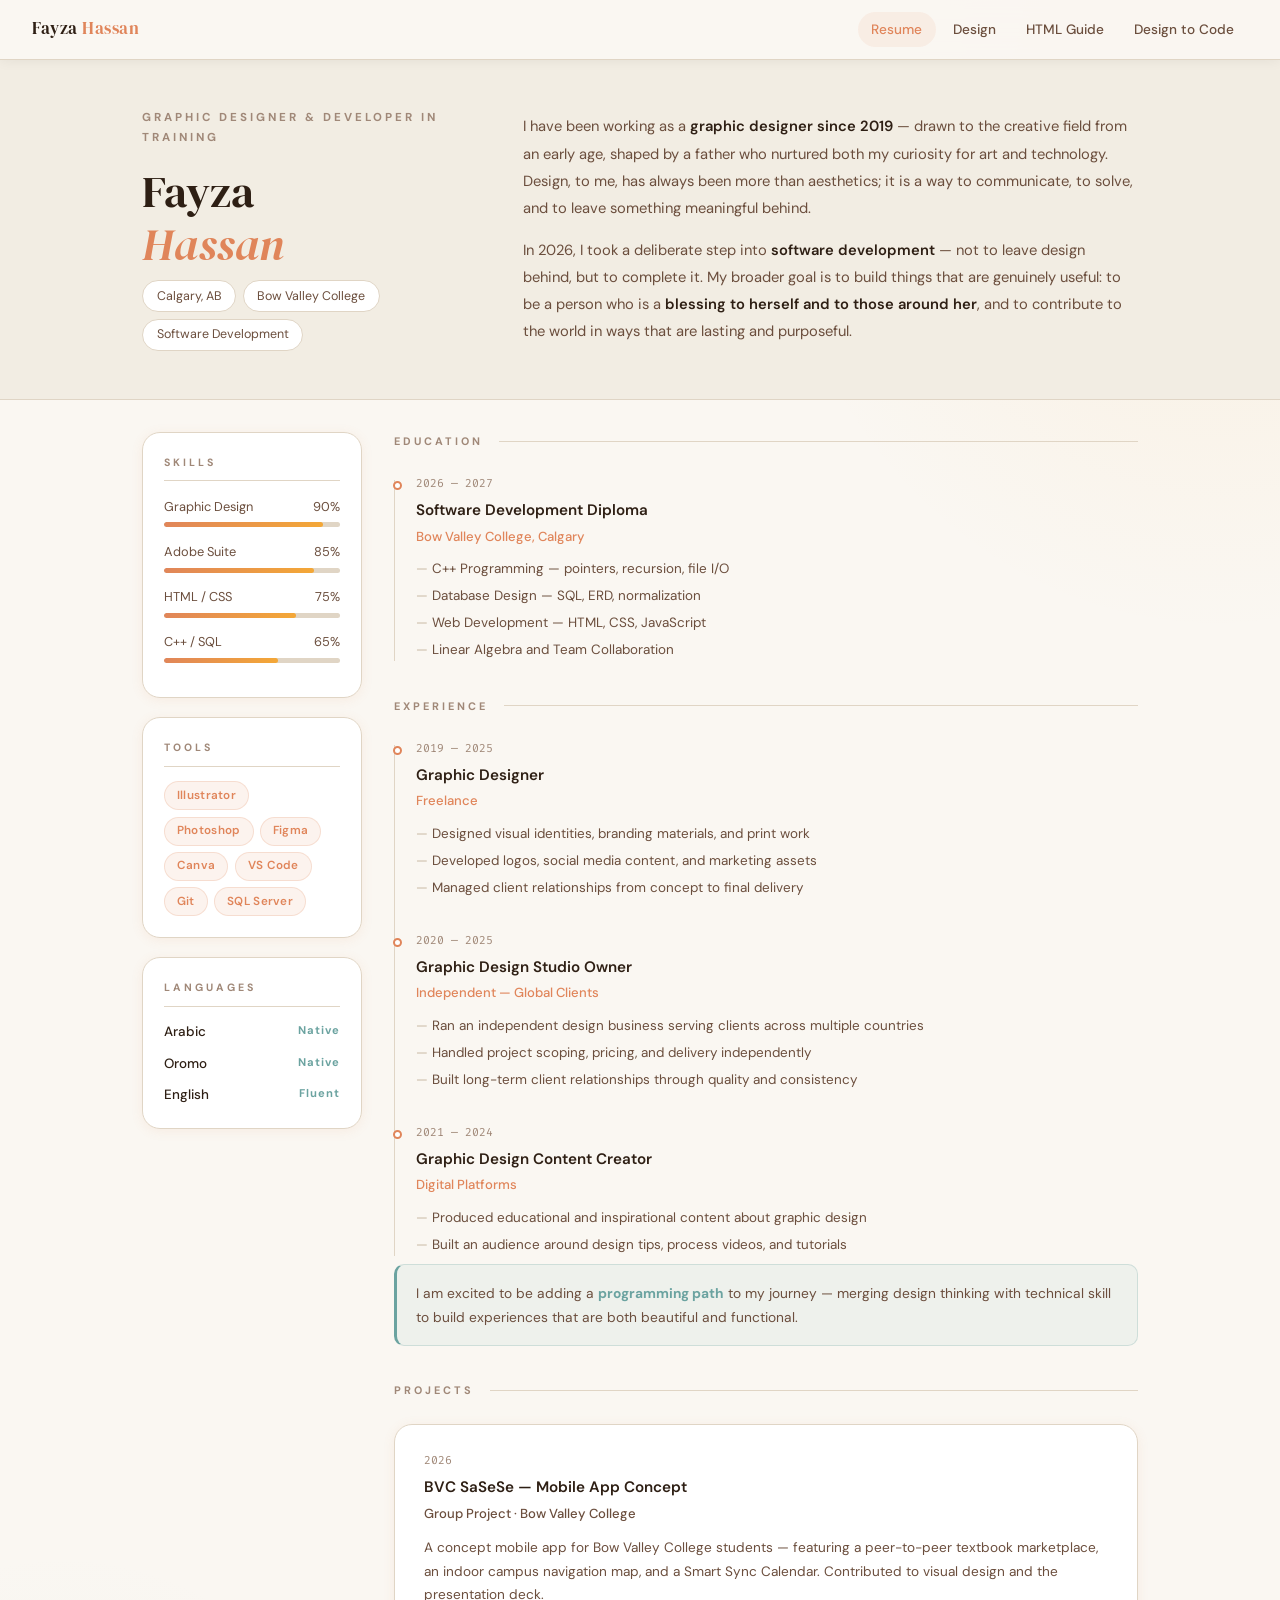
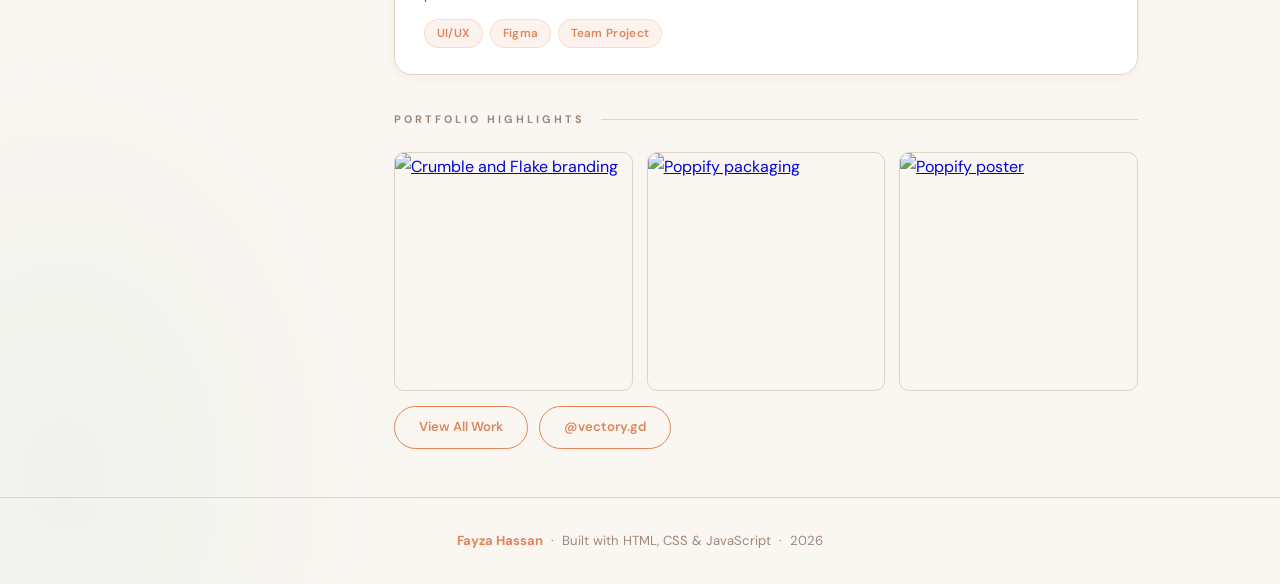
==== index.html @ 0b6186f3 "Add files via upload" ====
<!DOCTYPE html>
<html lang="en">
<head>
  <meta charset="UTF-8" />
  <meta name="viewport" content="width=device-width, initial-scale=1.0" />
  <title>Fayza Hassan — Resume</title>
  <link rel="stylesheet" href="style.css" />
  <style>

    /* ---- About strip ---- */
    .about-strip { background: var(--surface); border-bottom: 1px solid var(--border); }
    .about-inner {
      max-width: 1060px; margin: 0 auto;
      padding: 3rem 2rem;
      display: grid; grid-template-columns: 1fr 1.8fr;
      gap: 2.5rem; align-items: center;
    }
    .about-identity h1 {
      font-family: var(--font-display);
      font-size: clamp(1.9rem, 4vw, 2.8rem);
      font-weight: 400; line-height: 1.2;
      color: var(--text-main); margin-bottom: 0.5rem;
    }
    .about-identity h1 em { font-style: italic; color: var(--terracotta); }
    .role-line {
      font-size: 0.72rem; font-weight: 700; letter-spacing: 3px;
      text-transform: uppercase; color: var(--text-muted); margin-bottom: 1.1rem;
    }
    .contact-chips { display: flex; flex-wrap: wrap; gap: 0.4rem; }
    .chip {
      font-size: 0.78rem; color: var(--text-sub);
      background: var(--white); border: 1px solid var(--border);
      border-radius: 50px; padding: 0.28rem 0.85rem;
    }
    .about-text p { font-size: 0.92rem; color: var(--text-sub); line-height: 1.85; }
    .about-text p + p { margin-top: 0.9rem; }
    .about-text strong { color: var(--text-main); font-weight: 600; }

    /* ---- Resume layout ---- */
    .resume-layout { display: grid; grid-template-columns: 220px 1fr; gap: 2rem; align-items: start; }
    .sidebar { position: sticky; top: 80px; display: flex; flex-direction: column; gap: 1.2rem; }
    .sidebar-block {
      background: var(--white); border: 1px solid var(--border);
      border-radius: var(--radius-lg); padding: 1.3rem;
      box-shadow: var(--shadow-sm);
    }
    .sidebar-block h3 {
      font-size: 0.66rem; font-weight: 700; letter-spacing: 3px;
      text-transform: uppercase; color: var(--text-muted);
      margin-bottom: 0.9rem; padding-bottom: 0.55rem;
      border-bottom: 1px solid var(--border);
    }
    .skills-wrap { display: flex; flex-wrap: wrap; gap: 0.4rem; }
    .lang-list { list-style: none; display: flex; flex-direction: column; gap: 0.55rem; }
    .lang-list li { display: flex; justify-content: space-between; font-size: 0.84rem; }
    .lang-name { color: var(--text-main); font-weight: 500; }
    .lang-level { font-size: 0.7rem; font-weight: 700; letter-spacing: 1px; color: var(--teal); }

    /* ---- Skill bars ---- */
    .skill-bar-wrap { margin-bottom: 0.85rem; }
    .skill-bar-label { display: flex; justify-content: space-between; font-size: 0.8rem; margin-bottom: 0.3rem; color: var(--text-sub); }
    .skill-bar-track { height: 5px; background: var(--border); border-radius: 5px; overflow: hidden; }
    .skill-bar-fill { height: 100%; border-radius: 5px; background: var(--grad-accent); width: 0; transition: width 1.1s cubic-bezier(0.4,0,0.2,1); }

    /* ---- Timeline ---- */
    .timeline { position: relative; padding-left: 1.4rem; }
    .timeline::before { content: ''; position: absolute; left: 0; top: 6px; bottom: 0; width: 1px; background: var(--border); }
    .timeline-item { position: relative; padding-bottom: 2rem; }
    .timeline-item:last-child { padding-bottom: 0; }
    .timeline-item::before {
      content: ''; position: absolute; left: -1.48rem; top: 7px;
      width: 9px; height: 9px; border-radius: 50%;
      background: var(--white); border: 2px solid var(--terracotta);
    }
    .t-date { font-family: var(--font-code); font-size: 0.72rem; color: var(--text-muted); margin-bottom: 0.25rem; }
    .t-title { font-size: 0.95rem; font-weight: 600; color: var(--text-main); margin-bottom: 0.12rem; }
    .t-org { font-size: 0.82rem; color: var(--terracotta); margin-bottom: 0.55rem; font-weight: 500; }
    .t-desc { font-size: 0.84rem; color: var(--text-sub); line-height: 1.75; }
    .t-desc ul { list-style: none; margin-top: 0.35rem; display: flex; flex-direction: column; gap: 0.22rem; }
    .t-desc ul li::before { content: '— '; color: var(--border-dark); }

    /* ---- Passion note ---- */
    .passion-note {
      background: rgba(157,196,192,0.12); border: 1px solid rgba(107,163,160,0.25);
      border-left: 3px solid var(--teal); border-radius: var(--radius);
      padding: 1rem 1.2rem; font-size: 0.86rem; color: var(--text-sub);
      line-height: 1.75; margin-top: 0.5rem;
    }
    .passion-note strong { color: var(--teal); }

    /* ---- Portfolio grid ---- */
    .portfolio-grid { display: grid; grid-template-columns: repeat(3, 1fr); gap: 0.85rem; margin-bottom: 0.9rem; }
    .port-img { border-radius: var(--radius); overflow: hidden; border: 1px solid var(--border); transition: var(--transition); display: block; }
    .port-img:hover { transform: translateY(-3px); box-shadow: var(--shadow-md); }
    .port-img img { width: 100%; aspect-ratio: 1/1; object-fit: cover; display: block; }

    /* ---- Responsive ---- */
    @media (max-width: 768px) {
      .about-inner { grid-template-columns: 1fr; padding: 2rem 1.2rem; gap: 1.5rem; }
      .resume-layout { grid-template-columns: 1fr; }
      .sidebar { position: static; }
      .portfolio-grid { grid-template-columns: repeat(3, 1fr); }
    }
    @media (max-width: 400px) {
      .portfolio-grid { grid-template-columns: repeat(3, 1fr); gap: 0.5rem; }
    }
  </style>
</head>
<body>

  <nav>
    <a class="nav-logo" href="index.html">Fayza <span>Hassan</span></a>
    <button class="hamburger" aria-label="Open menu">
      <span></span><span></span><span></span>
    </button>
    <ul class="nav-links">
      <li><a href="index.html">Resume</a></li>
      <li><a href="hobby.html">Design</a></li>
      <li><a href="html-cheatsheet.html">HTML Guide</a></li>
      <li><a href="design-to-code.html">Design to Code</a></li>
    </ul>
  </nav>

  <div class="page-wrapper">

    <!-- About -->
    <div class="about-strip">
      <div class="about-inner">
        <div class="about-identity animate-in">
          <p class="role-line">Graphic Designer &amp; Developer in Training</p>
          <h1>Fayza<br><em>Hassan</em></h1>
          <div class="contact-chips">
            <span class="chip">Calgary, AB</span>
            <span class="chip">Bow Valley College</span>
            <span class="chip">Software Development</span>
          </div>
        </div>
        <div class="about-text animate-in">
          <p>I have been working as a <strong>graphic designer since 2019</strong> — drawn to the creative field from an early age, shaped by a father who nurtured both my curiosity for art and technology. Design, to me, has always been more than aesthetics; it is a way to communicate, to solve, and to leave something meaningful behind.</p>
          <p>In 2026, I took a deliberate step into <strong>software development</strong> — not to leave design behind, but to complete it. My broader goal is to build things that are genuinely useful: to be a person who is a <strong>blessing to herself and to those around her</strong>, and to contribute to the world in ways that are lasting and purposeful.</p>
        </div>
      </div>
    </div>

    <!-- Resume -->
    <section>
      <div class="resume-layout">

        <!-- Sidebar -->
        <aside class="sidebar">
          <div class="sidebar-block animate-in" id="skill-bars">
            <h3>Skills</h3>
            <div class="skill-bar-wrap">
              <div class="skill-bar-label"><span>Graphic Design</span><span>90%</span></div>
              <div class="skill-bar-track"><div class="skill-bar-fill" data-width="90"></div></div>
            </div>
            <div class="skill-bar-wrap">
              <div class="skill-bar-label"><span>Adobe Suite</span><span>85%</span></div>
              <div class="skill-bar-track"><div class="skill-bar-fill" data-width="85"></div></div>
            </div>
            <div class="skill-bar-wrap">
              <div class="skill-bar-label"><span>HTML / CSS</span><span>75%</span></div>
              <div class="skill-bar-track"><div class="skill-bar-fill" data-width="75"></div></div>
            </div>
            <div class="skill-bar-wrap">
              <div class="skill-bar-label"><span>C++ / SQL</span><span>65%</span></div>
              <div class="skill-bar-track"><div class="skill-bar-fill" data-width="65"></div></div>
            </div>
          </div>

          <div class="sidebar-block animate-in">
            <h3>Tools</h3>
            <div class="skills-wrap">
              <span class="tag">Illustrator</span><span class="tag">Photoshop</span>
              <span class="tag">Figma</span><span class="tag">Canva</span>
              <span class="tag">VS Code</span><span class="tag">Git</span>
              <span class="tag">SQL Server</span>
            </div>
          </div>

          <div class="sidebar-block animate-in">
            <h3>Languages</h3>
            <ul class="lang-list">
              <li><span class="lang-name">Arabic</span><span class="lang-level">Native</span></li>
              <li><span class="lang-name">Oromo</span><span class="lang-level">Native</span></li>
              <li><span class="lang-name">English</span><span class="lang-level">Fluent</span></li>
            </ul>
          </div>
        </aside>

        <!-- Main -->
        <main>
          <div class="section-label">Education</div>
          <div class="timeline">
            <div class="timeline-item animate-in">
              <div class="t-date">2026 — 2027</div>
              <div class="t-title">Software Development Diploma</div>
              <div class="t-org">Bow Valley College, Calgary</div>
              <div class="t-desc"><ul>
                <li>C++ Programming — pointers, recursion, file I/O</li>
                <li>Database Design — SQL, ERD, normalization</li>
                <li>Web Development — HTML, CSS, JavaScript</li>
                <li>Linear Algebra and Team Collaboration</li>
              </ul></div>
            </div>
          </div>

          <div class="section-label" style="margin-top:2.2rem;">Experience</div>
          <div class="timeline">
            <div class="timeline-item animate-in">
              <div class="t-date">2019 — 2025</div>
              <div class="t-title">Graphic Designer</div>
              <div class="t-org">Freelance</div>
              <div class="t-desc"><ul>
                <li>Designed visual identities, branding materials, and print work</li>
                <li>Developed logos, social media content, and marketing assets</li>
                <li>Managed client relationships from concept to final delivery</li>
              </ul></div>
            </div>
            <div class="timeline-item animate-in">
              <div class="t-date">2020 — 2025</div>
              <div class="t-title">Graphic Design Studio Owner</div>
              <div class="t-org">Independent — Global Clients</div>
              <div class="t-desc"><ul>
                <li>Ran an independent design business serving clients across multiple countries</li>
                <li>Handled project scoping, pricing, and delivery independently</li>
                <li>Built long-term client relationships through quality and consistency</li>
              </ul></div>
            </div>
            <div class="timeline-item animate-in">
              <div class="t-date">2021 — 2024</div>
              <div class="t-title">Graphic Design Content Creator</div>
              <div class="t-org">Digital Platforms</div>
              <div class="t-desc"><ul>
                <li>Produced educational and inspirational content about graphic design</li>
                <li>Built an audience around design tips, process videos, and tutorials</li>
              </ul></div>
            </div>
          </div>

          <div class="passion-note animate-in">
            I am excited to be adding a <strong>programming path</strong> to my journey — merging design thinking with technical skill to build experiences that are both beautiful and functional.
          </div>

          <div class="section-label" style="margin-top:2.2rem;">Projects</div>
          <div class="card animate-in">
            <div class="t-date">2026</div>
            <div class="t-title" style="margin-top:0.3rem;">BVC SaSeSe — Mobile App Concept</div>
            <div class="t-org" style="margin-top:0.15rem; font-size:0.82rem; color:var(--text-sub);">Group Project · Bow Valley College</div>
            <p style="font-size:0.85rem; color:var(--text-sub); line-height:1.75; margin-top:0.65rem;">A concept mobile app for Bow Valley College students — featuring a peer-to-peer textbook marketplace, an indoor campus navigation map, and a Smart Sync Calendar. Contributed to visual design and the presentation deck.</p>
            <div style="margin-top:0.75rem; display:flex; gap:0.4rem; flex-wrap:wrap;">
              <span class="tag">UI/UX</span><span class="tag">Figma</span><span class="tag">Team Project</span>
            </div>
          </div>

          <div class="section-label" style="margin-top:2.2rem;">Portfolio Highlights</div>
          <div class="portfolio-grid">
            <a href="hobby.html" class="port-img"><img src="images/work1.jpg" alt="Crumble and Flake branding" loading="lazy"></a>
            <a href="hobby.html" class="port-img"><img src="images/work4.jpg" alt="Poppify packaging" loading="lazy"></a>
            <a href="hobby.html" class="port-img"><img src="images/work7.jpg" alt="Poppify poster" loading="lazy"></a>
          </div>
          <div style="display:flex; gap:0.7rem; flex-wrap:wrap;">
            <a href="hobby.html" class="btn btn-outline" style="font-size:0.82rem;">View All Work</a>
            <a href="https://www.instagram.com/vectory.gd/" target="_blank" rel="noopener noreferrer" class="btn btn-outline" style="font-size:0.82rem;">@vectory.gd</a>
          </div>
        </main>
      </div>
    </section>
  </div>

  <footer><strong>Fayza Hassan</strong> &nbsp;·&nbsp; Built with HTML, CSS &amp; JavaScript &nbsp;·&nbsp; 2026</footer>
  <script src="script.js"></script>
</body>
</html>
---- style.css ----
/* ============================================================
   Portfolio — Fayza Hassan
   Palette: Warm Beach
   #F5F0E8 (cream bg) | #E8A87C (terracotta) | #F4A836 (amber)
   #9DC4C0 (mint) | #6BA3A0 (teal) | #3D2B1F (dark text)
   Font: DM Sans + DM Serif Display
   ============================================================ */

@import url('https://fonts.googleapis.com/css2?family=DM+Sans:ital,opsz,wght@0,9..40,300;0,9..40,400;0,9..40,500;0,9..40,600;0,9..40,700;1,9..40,300&family=DM+Serif+Display:ital@0;1&family=Fira+Code:wght@400;500&display=swap');

/* ---------- Variables ---------- */
:root {
  --bg:          #FAF7F2;       /* warm cream */
  --surface:     #F2EDE3;       /* slightly darker cream */
  --white:       #FFFFFF;

  --terracotta:  #E0855A;       /* main accent — warm orange */
  --amber:       #F4A836;       /* secondary accent — golden */
  --mint:        #9DC4C0;       /* cool complement — soft mint */
  --teal:        #6BA3A0;       /* deeper mint for text/borders */

  --text-main:   #2E1F14;       /* dark warm brown */
  --text-sub:    #6B4E3D;       /* medium warm brown */
  --text-muted:  #A08878;       /* muted warm */

  --border:      #E0D5C5;       /* warm gray border */
  --border-dark: #C8B8A2;

  --grad-accent: linear-gradient(135deg, #E0855A 0%, #F4A836 100%);
  --grad-line:   linear-gradient(90deg, #E0855A, #F4A836, #9DC4C0);
  --grad-mint:   linear-gradient(135deg, #9DC4C0 0%, #6BA3A0 100%);

  --font-body:    'DM Sans', sans-serif;
  --font-display: 'DM Serif Display', serif;
  --font-code:    'Fira Code', monospace;

  --radius:    10px;
  --radius-lg: 18px;
  --shadow-sm: 0 2px 12px rgba(224,133,90,0.10);
  --shadow-md: 0 6px 28px rgba(224,133,90,0.16);
  --shadow-lg: 0 12px 48px rgba(224,133,90,0.20);
  --transition: all 0.3s cubic-bezier(0.4, 0, 0.2, 1);
}

/* ---------- Reset ---------- */
*, *::before, *::after { margin: 0; padding: 0; box-sizing: border-box; }
html { scroll-behavior: smooth; -webkit-text-size-adjust: 100%; }

body {
  font-family: var(--font-body);
  background: var(--bg);
  color: var(--text-main);
  line-height: 1.7;
  overflow-x: hidden;
  /* subtle warm glow top right */
  background-image:
    radial-gradient(ellipse 60% 40% at 95% 5%, rgba(244,168,54,0.10) 0%, transparent 60%),
    radial-gradient(ellipse 50% 40% at 5% 95%, rgba(157,196,192,0.10) 0%, transparent 60%);
}

/* ---------- Navigation ---------- */
nav {
  position: fixed;
  top: 0; width: 100%;
  z-index: 1000;
  height: 60px;
  display: flex;
  align-items: center;
  justify-content: space-between;
  padding: 0 2rem;
  background: rgba(250,247,242,0.92);
  backdrop-filter: blur(20px);
  -webkit-backdrop-filter: blur(20px);
  border-bottom: 1px solid var(--border);
  box-shadow: 0 1px 12px rgba(0,0,0,0.06);
}

.nav-logo {
  font-family: var(--font-display);
  font-size: 1.05rem;
  color: var(--text-main);
  text-decoration: none;
  letter-spacing: 0.5px;
}
.nav-logo span { color: var(--terracotta); }

.nav-links {
  list-style: none;
  display: flex;
  gap: 0.2rem;
}

.nav-links a {
  display: block;
  padding: 0.4rem 0.85rem;
  color: var(--text-sub);
  text-decoration: none;
  font-size: 0.85rem;
  font-weight: 500;
  border-radius: 50px;
  transition: var(--transition);
  white-space: nowrap;
}
.nav-links a:hover,
.nav-links a.active {
  color: var(--terracotta);
  background: rgba(224,133,90,0.09);
}

/* Hamburger */
.hamburger {
  display: none;
  flex-direction: column;
  gap: 5px;
  cursor: pointer;
  background: none;
  border: none;
  padding: 6px;
  -webkit-tap-highlight-color: transparent;
}
.hamburger span {
  display: block;
  width: 22px; height: 2px;
  background: var(--text-main);
  border-radius: 2px;
  transition: var(--transition);
}

/* ---------- Page Wrapper ---------- */
.page-wrapper {
  padding-top: 60px;
  position: relative;
  z-index: 1;
}

/* ---------- Page Hero ---------- */
.page-hero {
  padding: 3.5rem 2rem 2rem;
  max-width: 1060px;
  margin: 0 auto;
}

.eyebrow {
  font-size: 0.7rem;
  font-weight: 700;
  letter-spacing: 3px;
  text-transform: uppercase;
  color: var(--terracotta);
  margin-bottom: 0.6rem;
}

.page-hero h1 {
  font-family: var(--font-display);
  font-size: clamp(1.9rem, 5vw, 3rem);
  font-weight: 400;
  color: var(--text-main);
  line-height: 1.15;
  margin-bottom: 0.8rem;
}
.page-hero h1 em {
  font-style: italic;
  color: var(--terracotta);
}

.page-hero p {
  font-size: 0.95rem;
  color: var(--text-sub);
  max-width: 520px;
  line-height: 1.8;
}

.accent-line {
  width: 44px; height: 3px;
  background: var(--grad-line);
  border-radius: 3px;
  margin: 1rem 0 1.3rem;
}

/* ---------- Sections ---------- */
section {
  max-width: 1060px;
  margin: 0 auto;
  padding: 2rem 2rem 3rem;
}

.section-label {
  font-size: 0.68rem;
  font-weight: 700;
  letter-spacing: 3px;
  text-transform: uppercase;
  color: var(--text-muted);
  margin-bottom: 1.5rem;
  display: flex;
  align-items: center;
  gap: 1rem;
}
.section-label::after {
  content: '';
  flex: 1;
  height: 1px;
  background: var(--border);
}

/* ---------- Cards ---------- */
.card {
  background: var(--white);
  border: 1px solid var(--border);
  border-radius: var(--radius-lg);
  padding: 1.6rem 1.8rem;
  transition: var(--transition);
  box-shadow: var(--shadow-sm);
}
.card:hover {
  box-shadow: var(--shadow-md);
  border-color: rgba(224,133,90,0.25);
  transform: translateY(-3px);
}

/* ---------- Tags ---------- */
.tag {
  display: inline-block;
  padding: 0.22rem 0.75rem;
  border-radius: 50px;
  font-size: 0.73rem;
  font-weight: 600;
  letter-spacing: 0.3px;
  background: rgba(224,133,90,0.1);
  color: var(--terracotta);
  border: 1px solid rgba(224,133,90,0.2);
}

/* ---------- Buttons ---------- */
.btn {
  display: inline-block;
  padding: 0.6rem 1.5rem;
  border-radius: 50px;
  font-family: var(--font-body);
  font-weight: 600;
  font-size: 0.85rem;
  text-decoration: none;
  cursor: pointer;
  transition: var(--transition);
  border: none;
  -webkit-tap-highlight-color: transparent;
}
.btn-primary {
  background: var(--terracotta);
  color: var(--white);
}
.btn-primary:hover {
  background: #CC6E45;
  box-shadow: var(--shadow-md);
  transform: translateY(-2px);
}
.btn-outline {
  background: transparent;
  color: var(--terracotta);
  border: 1.5px solid var(--terracotta);
}
.btn-outline:hover {
  background: rgba(224,133,90,0.08);
  transform: translateY(-2px);
}

/* ---------- Scroll reveal ---------- */
.animate-in {
  opacity: 0;
  transform: translateY(20px);
  transition: opacity 0.55s ease, transform 0.55s ease;
}
.animate-in.visible {
  opacity: 1;
  transform: translateY(0);
}

/* ---------- Footer ---------- */
footer {
  text-align: center;
  padding: 2rem;
  border-top: 1px solid var(--border);
  font-size: 0.82rem;
  color: var(--text-muted);
}
footer strong { color: var(--terracotta); }

/* ---------- Scrollbar ---------- */
::-webkit-scrollbar { width: 5px; }
::-webkit-scrollbar-track { background: var(--bg); }
::-webkit-scrollbar-thumb { background: var(--border-dark); border-radius: 3px; }
::-webkit-scrollbar-thumb:hover { background: var(--terracotta); }

/* ---------- Responsive — Tablet (768px) ---------- */
@media (max-width: 768px) {
  nav { padding: 0 1.2rem; }
  .hamburger { display: flex; }

  .nav-links {
    display: none;
    flex-direction: column;
    position: absolute;
    top: 60px; left: 0;
    width: 100%;
    background: rgba(250,247,242,0.98);
    border-bottom: 1px solid var(--border);
    padding: 0.8rem 1.2rem 1.2rem;
    gap: 0.15rem;
    box-shadow: 0 8px 24px rgba(0,0,0,0.08);
  }
  .nav-links.open { display: flex; }
  .nav-links a {
    border-radius: var(--radius);
    padding: 0.75rem 1rem;
    font-size: 0.95rem;
  }

  .page-hero { padding: 2.5rem 1.2rem 1.5rem; }
  section { padding: 1.5rem 1.2rem 2.5rem; }
}

/* ---------- Responsive — Mobile (480px) ---------- */
@media (max-width: 480px) {
  .page-hero { padding: 2rem 1rem 1.2rem; }
  section { padding: 1.2rem 1rem 2rem; }
  .page-hero h1 { font-size: clamp(1.7rem, 8vw, 2.2rem); }
}
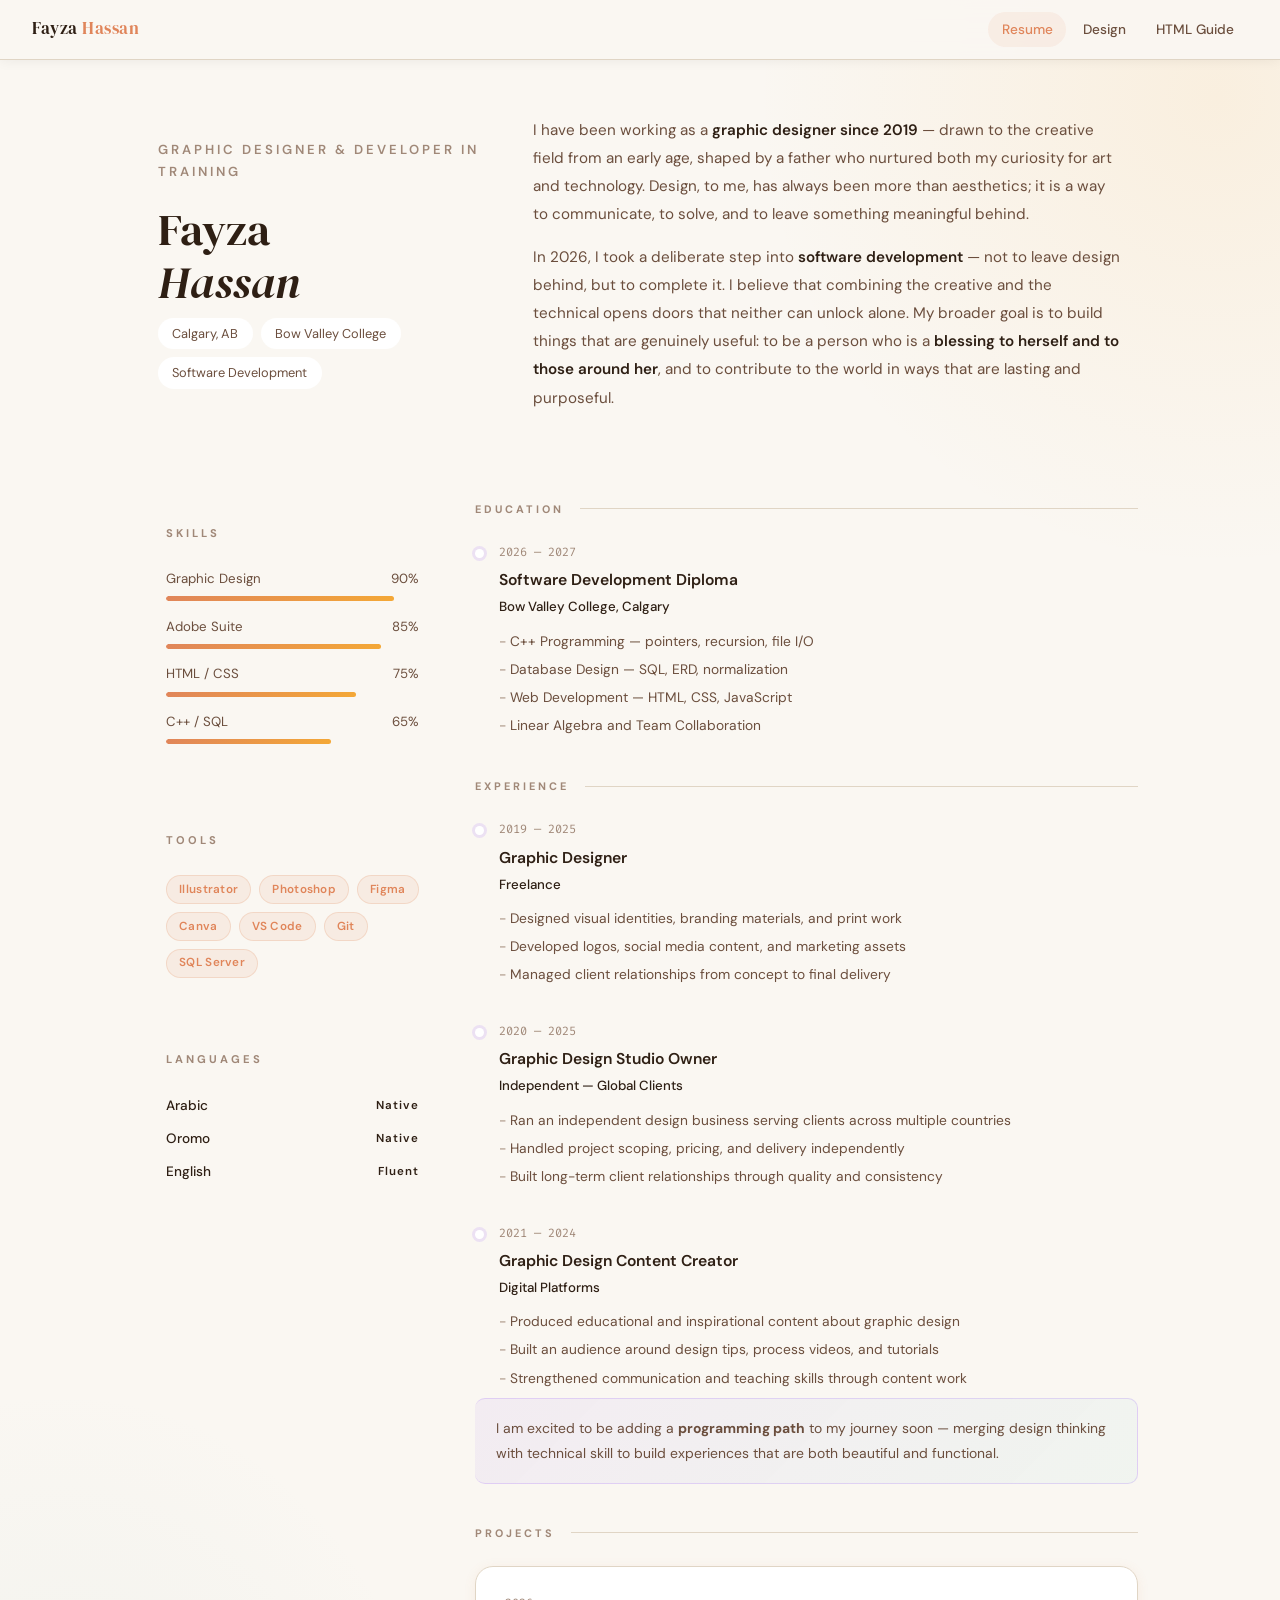
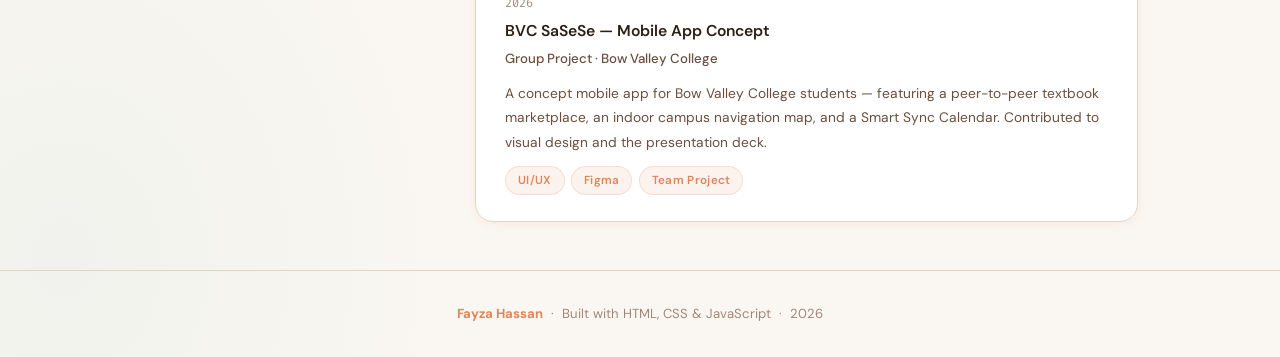
==== commit b826f487: "Add files via upload" ====
--- a/index.html
+++ b/index.html
@@ -7,127 +7,278 @@
   <link rel="stylesheet" href="style.css" />
   <style>
 
-    /* ---- About strip ---- */
-    .about-strip { background: var(--surface); border-bottom: 1px solid var(--border); }
+    /* ======= About Me strip at top ======= */
+    .about-strip {
+      background: var(--off-white);
+      border-bottom: 1px solid var(--mid-gray);
+    }
     .about-inner {
-      max-width: 1060px; margin: 0 auto;
-      padding: 3rem 2rem;
-      display: grid; grid-template-columns: 1fr 1.8fr;
-      gap: 2.5rem; align-items: center;
-    }
+      max-width: 1060px;
+      margin: 0 auto;
+      padding: 3.5rem 3rem;
+      display: grid;
+      grid-template-columns: 1fr 1.8fr;
+      gap: 3rem;
+      align-items: center;
+    }
+
+    /* Left: name + role block */
     .about-identity h1 {
       font-family: var(--font-display);
       font-size: clamp(1.9rem, 4vw, 2.8rem);
-      font-weight: 400; line-height: 1.2;
-      color: var(--text-main); margin-bottom: 0.5rem;
-    }
-    .about-identity h1 em { font-style: italic; color: var(--terracotta); }
-    .role-line {
-      font-size: 0.72rem; font-weight: 700; letter-spacing: 3px;
-      text-transform: uppercase; color: var(--text-muted); margin-bottom: 1.1rem;
-    }
-    .contact-chips { display: flex; flex-wrap: wrap; gap: 0.4rem; }
+      font-weight: 400;
+      line-height: 1.2;
+      color: var(--text-main);
+      margin-bottom: 0.5rem;
+    }
+    .about-identity h1 em {
+      font-style: italic;
+      color: var(--electric);
+    }
+    .about-identity .role-line {
+      font-size: 0.82rem;
+      font-weight: 600;
+      letter-spacing: 3px;
+      text-transform: uppercase;
+      color: var(--text-muted);
+      margin-bottom: 1.2rem;
+    }
+    .about-identity .contact-chips {
+      display: flex;
+      flex-wrap: wrap;
+      gap: 0.5rem;
+    }
     .chip {
-      font-size: 0.78rem; color: var(--text-sub);
-      background: var(--white); border: 1px solid var(--border);
-      border-radius: 50px; padding: 0.28rem 0.85rem;
-    }
-    .about-text p { font-size: 0.92rem; color: var(--text-sub); line-height: 1.85; }
-    .about-text p + p { margin-top: 0.9rem; }
-    .about-text strong { color: var(--text-main); font-weight: 600; }
-
-    /* ---- Resume layout ---- */
-    .resume-layout { display: grid; grid-template-columns: 220px 1fr; gap: 2rem; align-items: start; }
-    .sidebar { position: sticky; top: 80px; display: flex; flex-direction: column; gap: 1.2rem; }
+      font-size: 0.8rem;
+      color: var(--text-sub);
+      background: var(--white);
+      border: 1px solid var(--mid-gray);
+      border-radius: 50px;
+      padding: 0.3rem 0.9rem;
+    }
+
+    /* Right: about text */
+    .about-text p {
+      font-size: 0.95rem;
+      color: var(--text-sub);
+      line-height: 1.85;
+    }
+    .about-text p + p {
+      margin-top: 0.9rem;
+    }
+    .about-text strong {
+      color: var(--text-main);
+      font-weight: 600;
+    }
+
+    /* ======= Main resume layout ======= */
+    .resume-layout {
+      display: grid;
+      grid-template-columns: 1fr 2.2fr;
+      gap: 2rem;
+      align-items: start;
+    }
+
+    /* Left sidebar */
+    .sidebar {
+      position: sticky;
+      top: 84px;
+      display: flex;
+      flex-direction: column;
+      gap: 1.5rem;
+    }
+
     .sidebar-block {
-      background: var(--white); border: 1px solid var(--border);
-      border-radius: var(--radius-lg); padding: 1.3rem;
-      box-shadow: var(--shadow-sm);
-    }
+      background: var(--off-white);
+      border: 1px solid var(--mid-gray);
+      border-radius: var(--radius-lg);
+      padding: 1.5rem;
+    }
+
     .sidebar-block h3 {
-      font-size: 0.66rem; font-weight: 700; letter-spacing: 3px;
-      text-transform: uppercase; color: var(--text-muted);
-      margin-bottom: 0.9rem; padding-bottom: 0.55rem;
-      border-bottom: 1px solid var(--border);
-    }
-    .skills-wrap { display: flex; flex-wrap: wrap; gap: 0.4rem; }
-    .lang-list { list-style: none; display: flex; flex-direction: column; gap: 0.55rem; }
-    .lang-list li { display: flex; justify-content: space-between; font-size: 0.84rem; }
-    .lang-name { color: var(--text-main); font-weight: 500; }
-    .lang-level { font-size: 0.7rem; font-weight: 700; letter-spacing: 1px; color: var(--teal); }
-
-    /* ---- Skill bars ---- */
-    .skill-bar-wrap { margin-bottom: 0.85rem; }
-    .skill-bar-label { display: flex; justify-content: space-between; font-size: 0.8rem; margin-bottom: 0.3rem; color: var(--text-sub); }
-    .skill-bar-track { height: 5px; background: var(--border); border-radius: 5px; overflow: hidden; }
-    .skill-bar-fill { height: 100%; border-radius: 5px; background: var(--grad-accent); width: 0; transition: width 1.1s cubic-bezier(0.4,0,0.2,1); }
-
-    /* ---- Timeline ---- */
-    .timeline { position: relative; padding-left: 1.4rem; }
-    .timeline::before { content: ''; position: absolute; left: 0; top: 6px; bottom: 0; width: 1px; background: var(--border); }
-    .timeline-item { position: relative; padding-bottom: 2rem; }
+      font-size: 0.7rem;
+      font-weight: 700;
+      letter-spacing: 3px;
+      text-transform: uppercase;
+      color: var(--text-muted);
+      margin-bottom: 1rem;
+      padding-bottom: 0.6rem;
+      border-bottom: 1px solid var(--mid-gray);
+    }
+
+    /* Skills tags in sidebar */
+    .skills-wrap {
+      display: flex;
+      flex-wrap: wrap;
+      gap: 0.5rem;
+    }
+
+    /* Languages list */
+    .lang-list {
+      list-style: none;
+      display: flex;
+      flex-direction: column;
+      gap: 0.6rem;
+    }
+    .lang-list li {
+      display: flex;
+      justify-content: space-between;
+      align-items: center;
+      font-size: 0.85rem;
+    }
+    .lang-list .lang-name { color: var(--text-main); font-weight: 500; }
+    .lang-level {
+      font-size: 0.72rem;
+      font-weight: 600;
+      letter-spacing: 1px;
+      color: var(--electric);
+    }
+
+    /* ======= Timeline (right column) ======= */
+    .timeline {
+      position: relative;
+      padding-left: 1.5rem;
+    }
+    /* Vertical line */
+    .timeline::before {
+      content: '';
+      position: absolute;
+      left: 0;
+      top: 6px;
+      bottom: 0;
+      width: 1px;
+      background: var(--mid-gray);
+    }
+
+    .timeline-item {
+      position: relative;
+      padding-bottom: 2.2rem;
+    }
     .timeline-item:last-child { padding-bottom: 0; }
+
+    /* Dot on the line */
     .timeline-item::before {
-      content: ''; position: absolute; left: -1.48rem; top: 7px;
-      width: 9px; height: 9px; border-radius: 50%;
-      background: var(--white); border: 2px solid var(--terracotta);
-    }
-    .t-date { font-family: var(--font-code); font-size: 0.72rem; color: var(--text-muted); margin-bottom: 0.25rem; }
-    .t-title { font-size: 0.95rem; font-weight: 600; color: var(--text-main); margin-bottom: 0.12rem; }
-    .t-org { font-size: 0.82rem; color: var(--terracotta); margin-bottom: 0.55rem; font-weight: 500; }
-    .t-desc { font-size: 0.84rem; color: var(--text-sub); line-height: 1.75; }
-    .t-desc ul { list-style: none; margin-top: 0.35rem; display: flex; flex-direction: column; gap: 0.22rem; }
-    .t-desc ul li::before { content: '— '; color: var(--border-dark); }
-
-    /* ---- Passion note ---- */
+      content: '';
+      position: absolute;
+      left: -1.54rem;
+      top: 7px;
+      width: 9px;
+      height: 9px;
+      border-radius: 50%;
+      background: var(--white);
+      border: 2px solid var(--electric);
+      box-shadow: 0 0 0 3px rgba(114,38,255,0.1);
+    }
+
+    .t-date {
+      font-family: var(--font-code);
+      font-size: 0.75rem;
+      color: var(--text-muted);
+      margin-bottom: 0.3rem;
+    }
+    .t-title {
+      font-size: 0.98rem;
+      font-weight: 600;
+      color: var(--text-main);
+      margin-bottom: 0.15rem;
+    }
+    .t-org {
+      font-size: 0.83rem;
+      color: var(--electric);
+      margin-bottom: 0.6rem;
+      font-weight: 500;
+    }
+    .t-desc {
+      font-size: 0.86rem;
+      color: var(--text-sub);
+      line-height: 1.75;
+    }
+    .t-desc ul {
+      list-style: none;
+      margin-top: 0.4rem;
+      display: flex;
+      flex-direction: column;
+      gap: 0.25rem;
+    }
+    .t-desc ul li::before {
+      content: '- ';
+      color: var(--text-muted);
+    }
+
+    /* Passion note block */
     .passion-note {
-      background: rgba(157,196,192,0.12); border: 1px solid rgba(107,163,160,0.25);
-      border-left: 3px solid var(--teal); border-radius: var(--radius);
-      padding: 1rem 1.2rem; font-size: 0.86rem; color: var(--text-sub);
-      line-height: 1.75; margin-top: 0.5rem;
-    }
-    .passion-note strong { color: var(--teal); }
-
-    /* ---- Portfolio grid ---- */
-    .portfolio-grid { display: grid; grid-template-columns: repeat(3, 1fr); gap: 0.85rem; margin-bottom: 0.9rem; }
-    .port-img { border-radius: var(--radius); overflow: hidden; border: 1px solid var(--border); transition: var(--transition); display: block; }
-    .port-img:hover { transform: translateY(-3px); box-shadow: var(--shadow-md); }
-    .port-img img { width: 100%; aspect-ratio: 1/1; object-fit: cover; display: block; }
-
-    /* ---- Responsive ---- */
+      background: linear-gradient(135deg, rgba(114,38,255,0.05), rgba(11,188,184,0.04));
+      border: 1px solid rgba(114,38,255,0.15);
+      border-left: 3px solid var(--electric);
+      border-radius: var(--radius);
+      padding: 1.1rem 1.3rem;
+      font-size: 0.87rem;
+      color: var(--text-sub);
+      line-height: 1.75;
+      margin-top: 0.5rem;
+    }
+    .passion-note strong { color: var(--electric); }
+
+    /* ======= Skill bars ======= */
+    .skill-bar-wrap { margin-bottom: 0.9rem; }
+    .skill-bar-label {
+      display: flex;
+      justify-content: space-between;
+      font-size: 0.83rem;
+      margin-bottom: 0.35rem;
+      color: var(--text-sub);
+    }
+    .skill-bar-track {
+      height: 5px;
+      background: var(--mid-gray);
+      border-radius: 5px;
+      overflow: hidden;
+    }
+    .skill-bar-fill {
+      height: 100%;
+      border-radius: 5px;
+      background: var(--grad-accent);
+      width: 0;
+      transition: width 1.1s cubic-bezier(0.4,0,0.2,1);
+    }
+
+    /* ======= Responsive ======= */
     @media (max-width: 768px) {
-      .about-inner { grid-template-columns: 1fr; padding: 2rem 1.2rem; gap: 1.5rem; }
-      .resume-layout { grid-template-columns: 1fr; }
+      .about-inner {
+        grid-template-columns: 1fr;
+        padding: 2.5rem 1.5rem;
+        gap: 1.5rem;
+      }
+      .resume-layout {
+        grid-template-columns: 1fr;
+      }
       .sidebar { position: static; }
-      .portfolio-grid { grid-template-columns: repeat(3, 1fr); }
-    }
-    @media (max-width: 400px) {
-      .portfolio-grid { grid-template-columns: repeat(3, 1fr); gap: 0.5rem; }
     }
   </style>
 </head>
 <body>
 
+  <!-- Navigation -->
   <nav>
     <a class="nav-logo" href="index.html">Fayza <span>Hassan</span></a>
-    <button class="hamburger" aria-label="Open menu">
+    <button class="hamburger" aria-label="Menu">
       <span></span><span></span><span></span>
     </button>
     <ul class="nav-links">
       <li><a href="index.html">Resume</a></li>
       <li><a href="hobby.html">Design</a></li>
       <li><a href="html-cheatsheet.html">HTML Guide</a></li>
-      <li><a href="design-to-code.html">Design to Code</a></li>
     </ul>
   </nav>
 
   <div class="page-wrapper">
 
-    <!-- About -->
+    <!-- ===== About Me strip ===== -->
     <div class="about-strip">
       <div class="about-inner">
+
         <div class="about-identity animate-in">
-          <p class="role-line">Graphic Designer &amp; Developer in Training</p>
+          <p class="role-line">Graphic Designer & Developer in Training</p>
           <h1>Fayza<br><em>Hassan</em></h1>
           <div class="contact-chips">
             <span class="chip">Calgary, AB</span>
@@ -135,140 +286,214 @@
             <span class="chip">Software Development</span>
           </div>
         </div>
+
         <div class="about-text animate-in">
-          <p>I have been working as a <strong>graphic designer since 2019</strong> — drawn to the creative field from an early age, shaped by a father who nurtured both my curiosity for art and technology. Design, to me, has always been more than aesthetics; it is a way to communicate, to solve, and to leave something meaningful behind.</p>
-          <p>In 2026, I took a deliberate step into <strong>software development</strong> — not to leave design behind, but to complete it. My broader goal is to build things that are genuinely useful: to be a person who is a <strong>blessing to herself and to those around her</strong>, and to contribute to the world in ways that are lasting and purposeful.</p>
+          <p>
+            I have been working as a <strong>graphic designer since 2019</strong> — drawn to
+            the creative field from an early age, shaped by a father who nurtured both my curiosity
+            for art and technology. Design, to me, has always been more than aesthetics; it is
+            a way to communicate, to solve, and to leave something meaningful behind.
+          </p>
+          <p>
+            In 2026, I took a deliberate step into <strong>software development</strong> — not to
+            leave design behind, but to complete it. I believe that combining the creative and the
+            technical opens doors that neither can unlock alone. My broader goal is to build things
+            that are genuinely useful: to be a person who is a <strong>blessing to herself and to those
+            around her</strong>, and to contribute to the world in ways that are lasting and purposeful.
+          </p>
         </div>
+
       </div>
     </div>
 
-    <!-- Resume -->
+    <!-- ===== Main Resume ===== -->
     <section>
       <div class="resume-layout">
 
-        <!-- Sidebar -->
+        <!-- LEFT SIDEBAR -->
         <aside class="sidebar">
+
+          <!-- Technical Skills -->
           <div class="sidebar-block animate-in" id="skill-bars">
             <h3>Skills</h3>
+
             <div class="skill-bar-wrap">
-              <div class="skill-bar-label"><span>Graphic Design</span><span>90%</span></div>
-              <div class="skill-bar-track"><div class="skill-bar-fill" data-width="90"></div></div>
-            </div>
+              <div class="skill-bar-label">
+                <span>Graphic Design</span><span>90%</span>
+              </div>
+              <div class="skill-bar-track">
+                <div class="skill-bar-fill" data-width="90"></div>
+              </div>
+            </div>
+
             <div class="skill-bar-wrap">
-              <div class="skill-bar-label"><span>Adobe Suite</span><span>85%</span></div>
-              <div class="skill-bar-track"><div class="skill-bar-fill" data-width="85"></div></div>
-            </div>
+              <div class="skill-bar-label">
+                <span>Adobe Suite</span><span>85%</span>
+              </div>
+              <div class="skill-bar-track">
+                <div class="skill-bar-fill" data-width="85"></div>
+              </div>
+            </div>
+
             <div class="skill-bar-wrap">
-              <div class="skill-bar-label"><span>HTML / CSS</span><span>75%</span></div>
-              <div class="skill-bar-track"><div class="skill-bar-fill" data-width="75"></div></div>
-            </div>
+              <div class="skill-bar-label">
+                <span>HTML / CSS</span><span>75%</span>
+              </div>
+              <div class="skill-bar-track">
+                <div class="skill-bar-fill" data-width="75"></div>
+              </div>
+            </div>
+
             <div class="skill-bar-wrap">
-              <div class="skill-bar-label"><span>C++ / SQL</span><span>65%</span></div>
-              <div class="skill-bar-track"><div class="skill-bar-fill" data-width="65"></div></div>
-            </div>
-          </div>
-
+              <div class="skill-bar-label">
+                <span>C++ / SQL</span><span>65%</span>
+              </div>
+              <div class="skill-bar-track">
+                <div class="skill-bar-fill" data-width="65"></div>
+              </div>
+            </div>
+          </div>
+
+          <!-- Tools -->
           <div class="sidebar-block animate-in">
             <h3>Tools</h3>
             <div class="skills-wrap">
-              <span class="tag">Illustrator</span><span class="tag">Photoshop</span>
-              <span class="tag">Figma</span><span class="tag">Canva</span>
-              <span class="tag">VS Code</span><span class="tag">Git</span>
+              <span class="tag">Illustrator</span>
+              <span class="tag">Photoshop</span>
+              <span class="tag">Figma</span>
+              <span class="tag">Canva</span>
+              <span class="tag">VS Code</span>
+              <span class="tag">Git</span>
               <span class="tag">SQL Server</span>
             </div>
           </div>
 
+          <!-- Languages -->
           <div class="sidebar-block animate-in">
             <h3>Languages</h3>
             <ul class="lang-list">
-              <li><span class="lang-name">Arabic</span><span class="lang-level">Native</span></li>
-              <li><span class="lang-name">Oromo</span><span class="lang-level">Native</span></li>
-              <li><span class="lang-name">English</span><span class="lang-level">Fluent</span></li>
+              <li>
+                <span class="lang-name">Arabic</span>
+                <span class="lang-level">Native</span>
+              </li>
+              <li>
+                <span class="lang-name">Oromo</span>
+                <span class="lang-level">Native</span>
+              </li>
+              <li>
+                <span class="lang-name">English</span>
+                <span class="lang-level">Fluent</span>
+              </li>
             </ul>
           </div>
+
         </aside>
 
-        <!-- Main -->
+        <!-- RIGHT MAIN CONTENT -->
         <main>
+
+          <!-- Education -->
           <div class="section-label">Education</div>
+
           <div class="timeline">
             <div class="timeline-item animate-in">
               <div class="t-date">2026 — 2027</div>
               <div class="t-title">Software Development Diploma</div>
               <div class="t-org">Bow Valley College, Calgary</div>
-              <div class="t-desc"><ul>
-                <li>C++ Programming — pointers, recursion, file I/O</li>
-                <li>Database Design — SQL, ERD, normalization</li>
-                <li>Web Development — HTML, CSS, JavaScript</li>
-                <li>Linear Algebra and Team Collaboration</li>
-              </ul></div>
-            </div>
-          </div>
-
-          <div class="section-label" style="margin-top:2.2rem;">Experience</div>
+              <div class="t-desc">
+                <ul>
+                  <li>C++ Programming — pointers, recursion, file I/O</li>
+                  <li>Database Design — SQL, ERD, normalization</li>
+                  <li>Web Development — HTML, CSS, JavaScript</li>
+                  <li>Linear Algebra and Team Collaboration</li>
+                </ul>
+              </div>
+            </div>
+          </div>
+
+          <!-- Experience -->
+          <div class="section-label" style="margin-top:2.5rem;">Experience</div>
+
           <div class="timeline">
+
             <div class="timeline-item animate-in">
               <div class="t-date">2019 — 2025</div>
               <div class="t-title">Graphic Designer</div>
               <div class="t-org">Freelance</div>
-              <div class="t-desc"><ul>
-                <li>Designed visual identities, branding materials, and print work</li>
-                <li>Developed logos, social media content, and marketing assets</li>
-                <li>Managed client relationships from concept to final delivery</li>
-              </ul></div>
-            </div>
+              <div class="t-desc">
+                <ul>
+                  <li>Designed visual identities, branding materials, and print work</li>
+                  <li>Developed logos, social media content, and marketing assets</li>
+                  <li>Managed client relationships from concept to final delivery</li>
+                </ul>
+              </div>
+            </div>
+
             <div class="timeline-item animate-in">
               <div class="t-date">2020 — 2025</div>
               <div class="t-title">Graphic Design Studio Owner</div>
               <div class="t-org">Independent — Global Clients</div>
-              <div class="t-desc"><ul>
-                <li>Ran an independent design business serving clients across multiple countries</li>
-                <li>Handled project scoping, pricing, and delivery independently</li>
-                <li>Built long-term client relationships through quality and consistency</li>
-              </ul></div>
-            </div>
+              <div class="t-desc">
+                <ul>
+                  <li>Ran an independent design business serving clients across multiple countries</li>
+                  <li>Handled project scoping, pricing, and delivery independently</li>
+                  <li>Built long-term client relationships through quality and consistency</li>
+                </ul>
+              </div>
+            </div>
+
             <div class="timeline-item animate-in">
               <div class="t-date">2021 — 2024</div>
               <div class="t-title">Graphic Design Content Creator</div>
               <div class="t-org">Digital Platforms</div>
-              <div class="t-desc"><ul>
-                <li>Produced educational and inspirational content about graphic design</li>
-                <li>Built an audience around design tips, process videos, and tutorials</li>
-              </ul></div>
-            </div>
-          </div>
-
+              <div class="t-desc">
+                <ul>
+                  <li>Produced educational and inspirational content about graphic design</li>
+                  <li>Built an audience around design tips, process videos, and tutorials</li>
+                  <li>Strengthened communication and teaching skills through content work</li>
+                </ul>
+              </div>
+            </div>
+
+          </div>
+
+          <!-- Passion note -->
           <div class="passion-note animate-in">
-            I am excited to be adding a <strong>programming path</strong> to my journey — merging design thinking with technical skill to build experiences that are both beautiful and functional.
-          </div>
-
-          <div class="section-label" style="margin-top:2.2rem;">Projects</div>
+            I am excited to be adding a <strong>programming path</strong> to my journey soon —
+            merging design thinking with technical skill to build experiences that are
+            both beautiful and functional.
+          </div>
+
+          <!-- Projects -->
+          <div class="section-label" style="margin-top:2.5rem;">Projects</div>
+
           <div class="card animate-in">
             <div class="t-date">2026</div>
             <div class="t-title" style="margin-top:0.3rem;">BVC SaSeSe — Mobile App Concept</div>
-            <div class="t-org" style="margin-top:0.15rem; font-size:0.82rem; color:var(--text-sub);">Group Project · Bow Valley College</div>
-            <p style="font-size:0.85rem; color:var(--text-sub); line-height:1.75; margin-top:0.65rem;">A concept mobile app for Bow Valley College students — featuring a peer-to-peer textbook marketplace, an indoor campus navigation map, and a Smart Sync Calendar. Contributed to visual design and the presentation deck.</p>
-            <div style="margin-top:0.75rem; display:flex; gap:0.4rem; flex-wrap:wrap;">
-              <span class="tag">UI/UX</span><span class="tag">Figma</span><span class="tag">Team Project</span>
-            </div>
-          </div>
-
-          <div class="section-label" style="margin-top:2.2rem;">Portfolio Highlights</div>
-          <div class="portfolio-grid">
-            <a href="hobby.html" class="port-img"><img src="images/work1.jpg" alt="Crumble and Flake branding" loading="lazy"></a>
-            <a href="hobby.html" class="port-img"><img src="images/work4.jpg" alt="Poppify packaging" loading="lazy"></a>
-            <a href="hobby.html" class="port-img"><img src="images/work7.jpg" alt="Poppify poster" loading="lazy"></a>
-          </div>
-          <div style="display:flex; gap:0.7rem; flex-wrap:wrap;">
-            <a href="hobby.html" class="btn btn-outline" style="font-size:0.82rem;">View All Work</a>
-            <a href="https://www.instagram.com/vectory.gd/" target="_blank" rel="noopener noreferrer" class="btn btn-outline" style="font-size:0.82rem;">@vectory.gd</a>
-          </div>
+            <div class="t-org" style="margin-top:0.2rem; font-size:0.83rem; color:var(--text-sub);">Group Project · Bow Valley College</div>
+            <p style="font-size:0.86rem; color:var(--text-sub); line-height:1.75; margin-top:0.7rem;">
+              A concept mobile app for Bow Valley College students — featuring a peer-to-peer
+              textbook marketplace, an indoor campus navigation map, and a Smart Sync Calendar.
+              Contributed to visual design and the presentation deck.
+            </p>
+            <div style="margin-top:0.8rem; display:flex; gap:0.4rem; flex-wrap:wrap;">
+              <span class="tag">UI/UX</span>
+              <span class="tag">Figma</span>
+              <span class="tag">Team Project</span>
+            </div>
+          </div>
+
         </main>
       </div>
     </section>
+
   </div>
 
-  <footer><strong>Fayza Hassan</strong> &nbsp;·&nbsp; Built with HTML, CSS &amp; JavaScript &nbsp;·&nbsp; 2026</footer>
+  <footer>
+    <strong>Fayza Hassan</strong> &nbsp;·&nbsp; Built with HTML, CSS & JavaScript &nbsp;·&nbsp; 2026
+  </footer>
+
   <script src="script.js"></script>
+
 </body>
 </html>
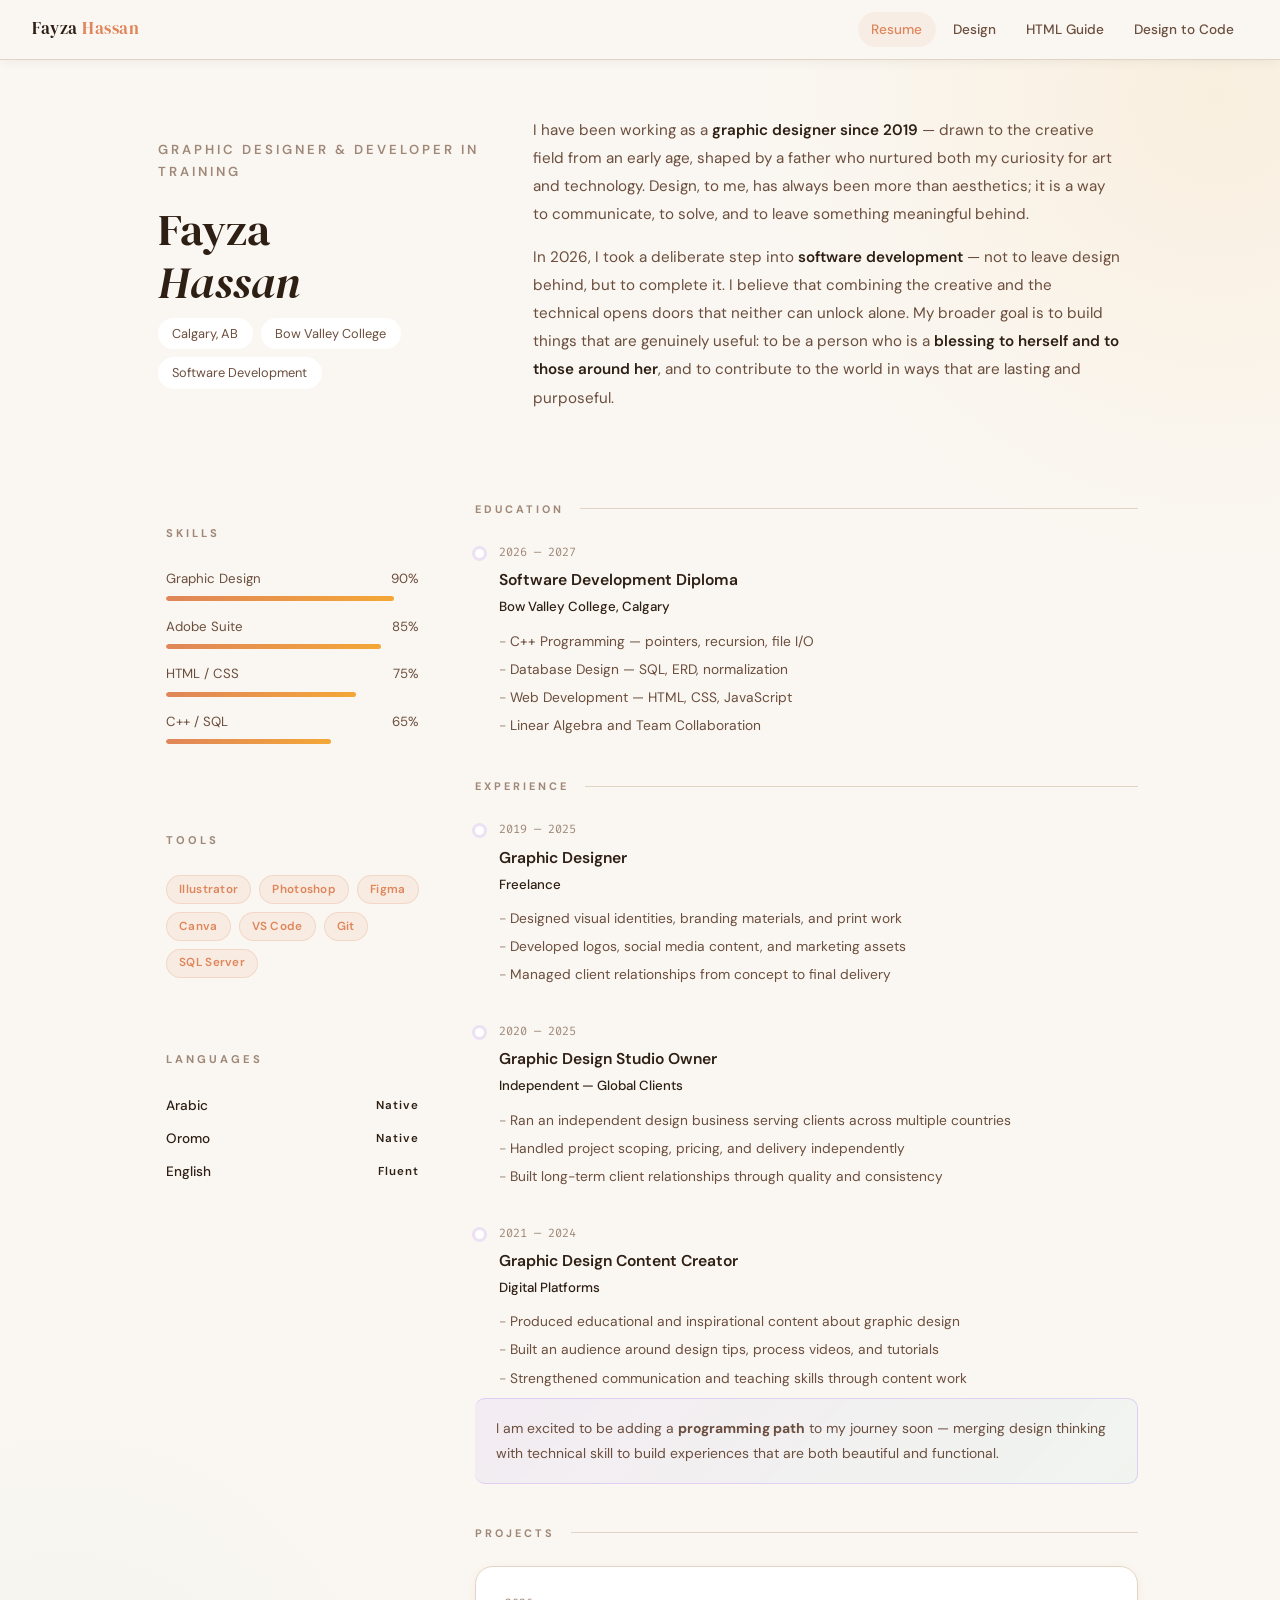
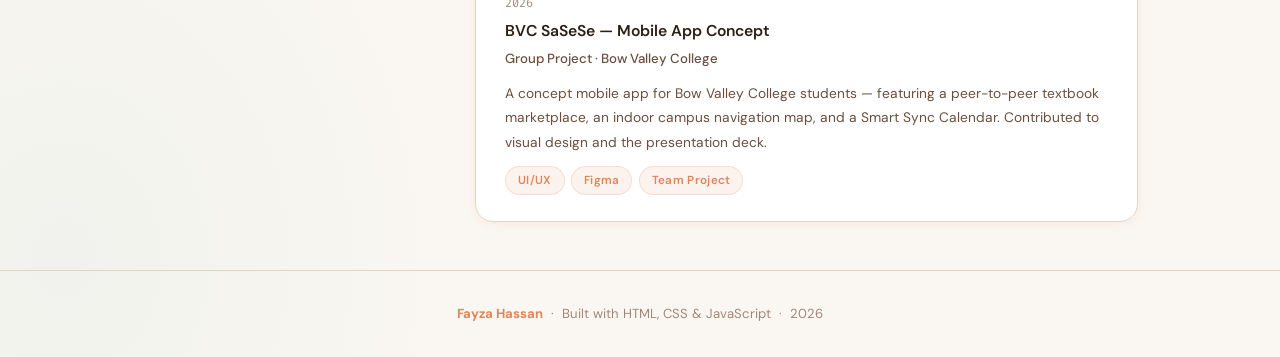
==== commit d70cbd54: "Add files via upload" ====
--- a/index.html
+++ b/index.html
@@ -268,6 +268,7 @@
       <li><a href="index.html">Resume</a></li>
       <li><a href="hobby.html">Design</a></li>
       <li><a href="html-cheatsheet.html">HTML Guide</a></li>
+      <li><a href="design-to-code.html">Design to Code</a></li>
     </ul>
   </nav>
 
@@ -496,4 +497,4 @@
   <script src="script.js"></script>
 
 </body>
-</html>
+</html>
